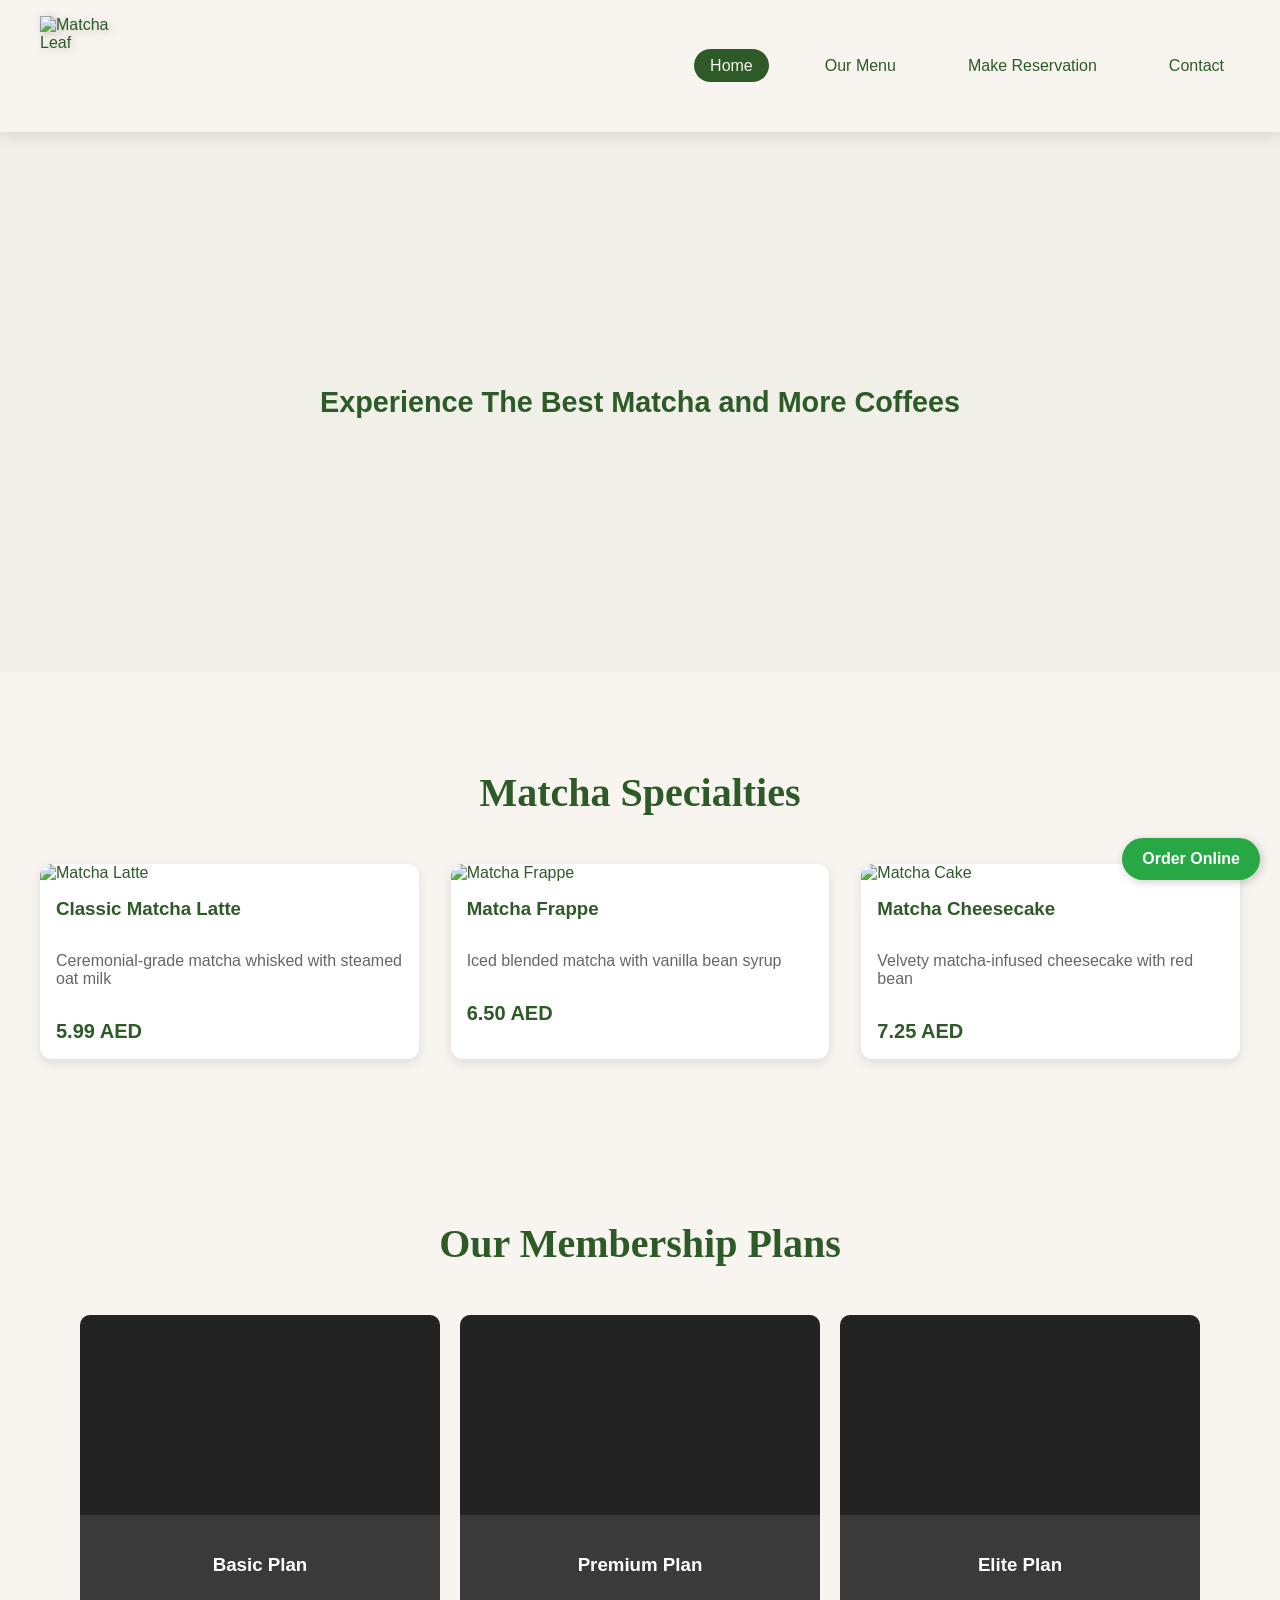
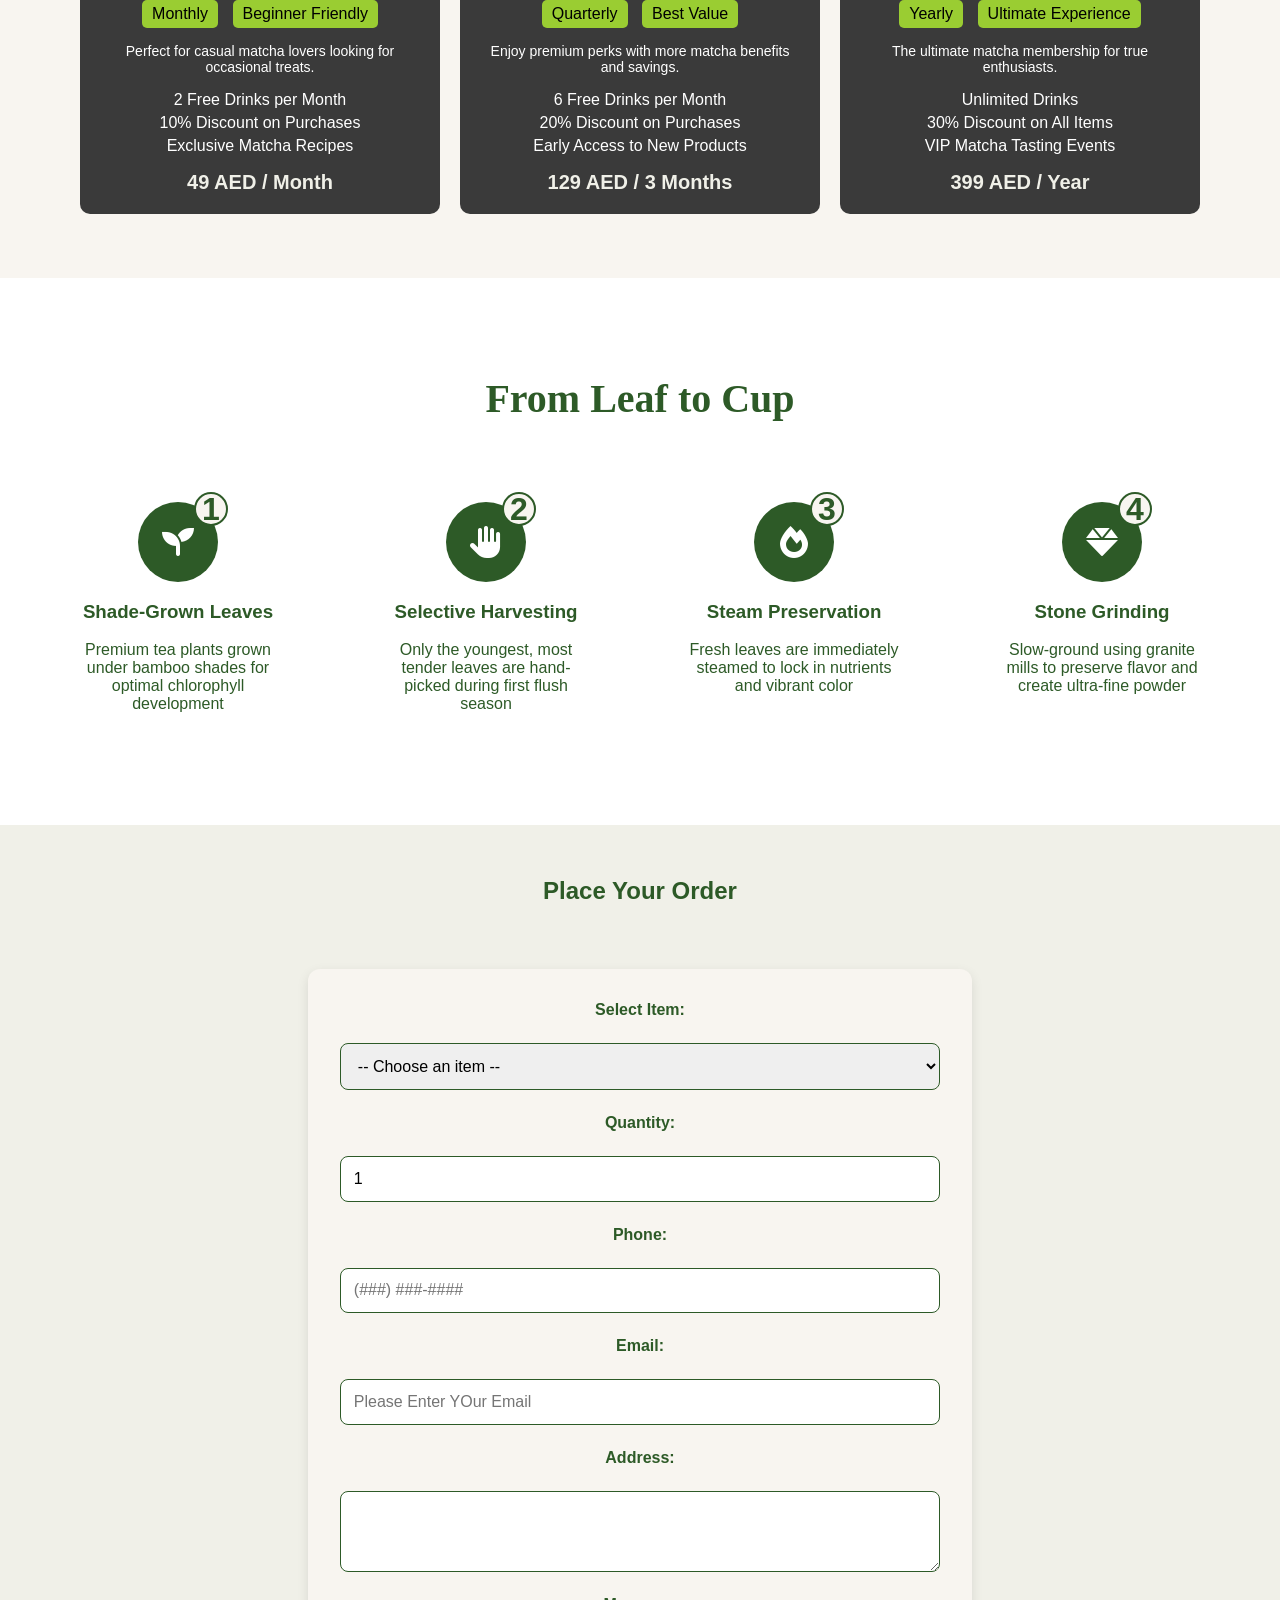
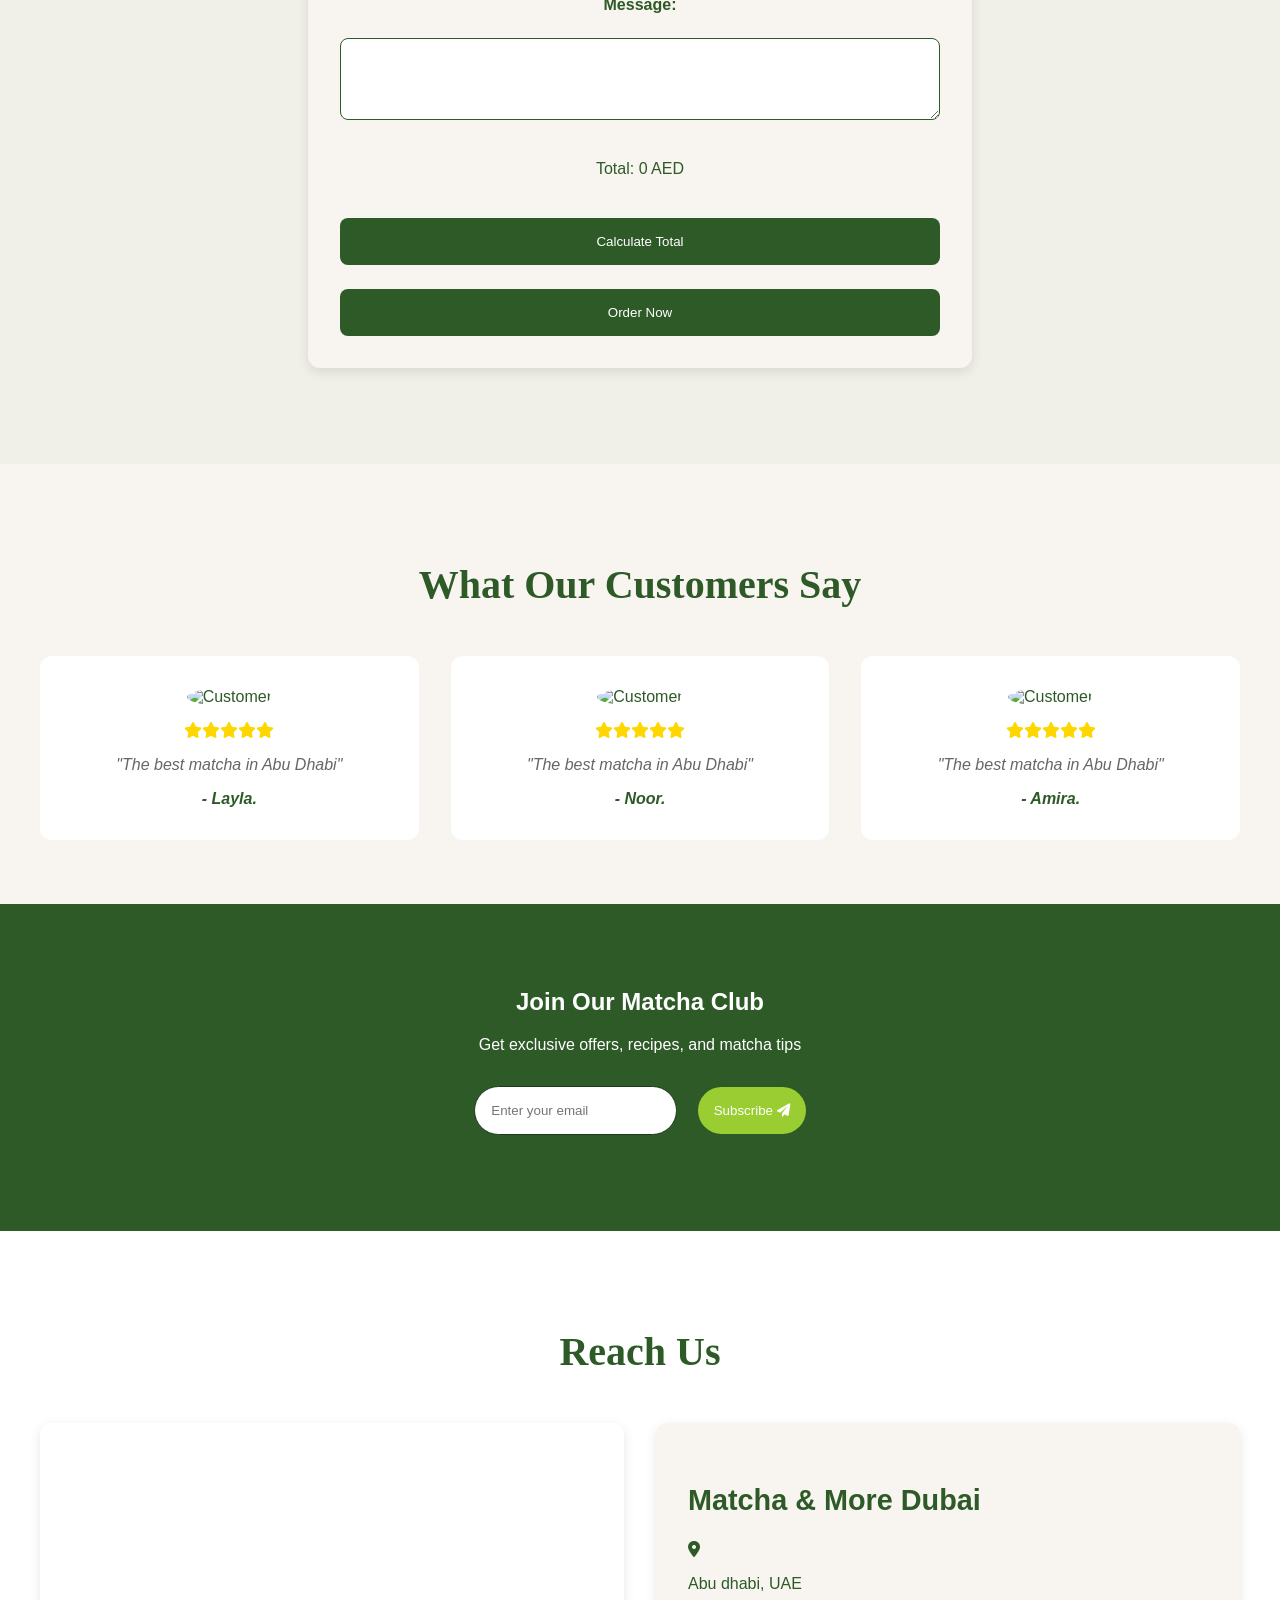
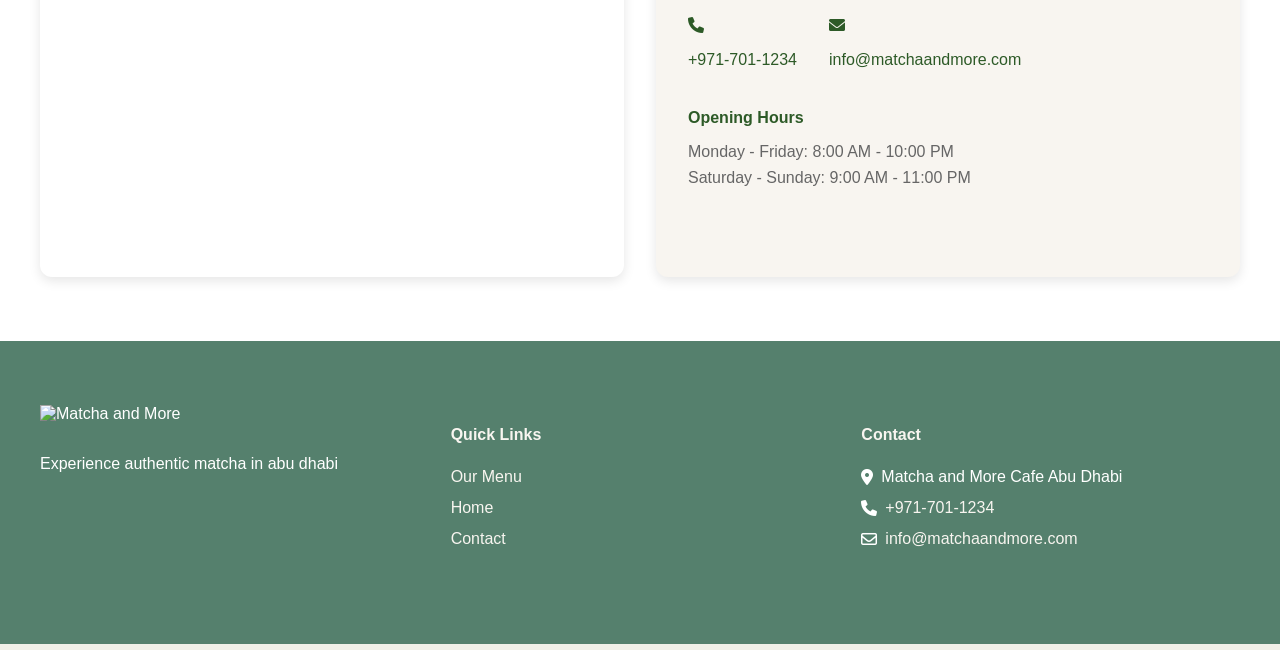
==== index.html @ 42e219bb "Add files via upload" ====
<!DOCTYPE html>
<html lang="en">

<head>
    <meta charset="UTF-8">
    <meta name="viewport" content="width=device-width, initial-scale=1.0">
    <title>Matcha & More</title>
    <link rel="stylesheet" href="styles.css">
    <!-- i added it becausee i am using some icons in it -->
    <link rel="stylesheet" href="https://cdnjs.cloudflare.com/ajax/libs/font-awesome/6.0.0/css/all.min.css">
</head>

<body>
    <header class="main-header">
        <div class="header-content">
            <div class="logo">
                <img src="media/logo-NB.png" alt="Matcha Leaf" class="leaf-icon">
            </div>

            <nav class="myNavbar">
                <ul>
                    <li><a href="index.html" class="nav-link active ">Home</a></li>
                    <li><a href="menu.html" class="nav-link ">Our Menu</a></li>
                    <li><a href="MakeReservation.html" class="nav-link">Make Reservation</a></li>
                    <li><a href="contactUs.html" class="nav-link">Contact</a></li>
                </ul>
            </nav>

         
        </div>

    </header>

    <main>
        <section class="hero">
            <video autoplay muted loop id="bg-video" style="opacity: 0.5;">
                <source src="media/background.mp4" type="video/mp4">
            </video>
            <div class="banner-text">
                <h2>Experience The Best Matcha and More Coffees</h2>
            </div>
        </section>

        <section class="section-dark">
            <div class="container">
                <h2 class="section-title">Matcha Specialties</h2>
                <div class="grid-3col">
                    <div class="menu-card">
                        <img src="media/Classic Matcha Latte.png" alt="Matcha Latte">
                        <h3>Classic Matcha Latte</h3>
                        <p>Ceremonial-grade matcha whisked with steamed oat milk</p>
                        <span class="price">5.99 AED</span>
                    </div>
                    <div class="menu-card">
                        <img src="media/Matcha Frappe.png" alt="Matcha Frappe">
                        <h3>Matcha Frappe</h3>
                        <p>Iced blended matcha with vanilla bean syrup</p>
                        <span class="price">6.50 AED</span>
                    </div>
                    <div class="menu-card">
                        <img src="media/Matcha Cheesecake.png" alt="Matcha Cake">
                        <h3>Matcha Cheesecake</h3>
                        <p>Velvety matcha-infused cheesecake with red bean</p>
                        <span class="price">7.25 AED</span>
                    </div>
                </div>
            </div>
        </section>

        <section class="section-dark">
            <div class="container">
                <h2 class="section-title">Our Membership Plans</h2>
                <div class="plan-container">
                    <div class="plan-card">
                        <div class="plan-image" style="background-image: url('media/basic-plan.png')">
                            <div class="plan-overlay"></div>
                        </div>
                        <div class="plan-info">
                            <h3>Basic Plan</h3>
                            <div class="plan-tags">
                                <span>Monthly</span>
                                <span>Beginner Friendly</span>
                            </div>
                            <p class="plan-description">Perfect for casual matcha lovers looking for occasional treats.</p>
                            <div class="plan-details">
                                <ul>
                                    <li>2 Free Drinks per Month</li>
                                    <li>10% Discount on Purchases</li>
                                    <li>Exclusive Matcha Recipes</li>
                                </ul>
                                <div class="white-price ">49 AED / Month</div>
                            </div>
                        </div>
                    </div>
        
                    <div class="plan-card">
                        <div class="plan-image" style="background-image: url('media/premium-plan.png')">
                            <div class="plan-overlay"></div>
                        </div>
                        <div class="plan-info">
                            <h3>Premium Plan</h3>
                            <div class="plan-tags">
                                <span>Quarterly</span>
                                <span>Best Value</span>
                            </div>
                            <p class="plan-description">Enjoy premium perks with more matcha benefits and savings.</p>
                            <div class="plan-details">
                                <ul>
                                    <li>6 Free Drinks per Month</li>
                                    <li>20% Discount on Purchases</li>
                                    <li>Early Access to New Products</li>
                                </ul>
                                <div class="white-price ">129 AED / 3 Months</div>
                            </div>
                        </div>
                    </div>
        
                    <div class="plan-card">
                        <div class="plan-image" style="background-image: url('media/elite-plan.png')">
                            <div class="plan-overlay"></div>
                        </div>
                        <div class="plan-info">
                            <h3>Elite Plan</h3>
                            <div class="plan-tags">
                                <span>Yearly</span>
                                <span>Ultimate Experience</span>
                            </div>
                            <p class="plan-description">The ultimate matcha membership for true enthusiasts.</p>
                            <div class="plan-details">
                                <ul>
                                    <li>Unlimited Drinks</li>
                                    <li>30% Discount on All Items</li>
                                    <li>VIP Matcha Tasting Events</li>
                                </ul>
                                <div class="white-price ">399 AED / Year</div>
                            </div>
                        </div>
                    </div>
                </div>
            </div>
        </section>
        


        <section class="section-light">
            <div class="container">
                <h2 class="section-title">From Leaf to Cup</h2>
                <div class="process-steps">
                    <div class="process-step">
                        <div class="step-icon">
                            <i class="fas fa-seedling"></i>
                            <div class="step-number">1</div>
                        </div>
                        <h3>Shade-Grown Leaves</h3>
                        <p>Premium tea plants grown under bamboo shades for optimal chlorophyll development</p>
                    </div>

                    <div class="process-step">
                        <div class="step-icon">
                            <i class="fas fa-hand-paper"></i>
                            <div class="step-number">2</div>
                        </div>
                        <h3>Selective Harvesting</h3>
                        <p>Only the youngest, most tender leaves are hand-picked during first flush season</p>
                    </div>

                    <div class="process-step">
                        <div class="step-icon">
                            <i class="fas fa-fire"></i>
                            <div class="step-number">3</div>
                        </div>
                        <h3>Steam Preservation</h3>
                        <p>Fresh leaves are immediately steamed to lock in nutrients and vibrant color</p>
                    </div>

                    <div class="process-step">
                        <div class="step-icon">
                            <i class="fas fa-gem"></i>
                            <div class="step-number">4</div>
                        </div>
                        <h3>Stone Grinding</h3>
                        <p>Slow-ground using granite mills to preserve flavor and create ultra-fine powder</p>
                    </div>
                </div>
            </div>
        </section>

        <section id="order-section">
            <h2>Place Your Order</h2>
            <div class="contact-form">
            <form id="myForm">
                <label for="menuItem">Select Item:</label>
                <select id="menuItem" required>
                    <option value="">-- Choose an item --</option>
                    <option value="Classic Matcha">Classic Matcha - 18 AED</option>
                    <option value="Matcha Latte">Matcha Latte - 22 AED</option>
                    <option value="Iced Matcha Lemonade">Iced Matcha Lemonade - 20 AED</option>
                    <option value="Matcha Frappe">Matcha Frappe - 25 AED</option>
                    <option value="Matcha Affogato">Matcha Affogato - 28 AED</option>
                    <option value="Matcha Cheesecake">Matcha Cheesecake - 32 AED</option>
                    <option value="Matcha Tiramisu">Matcha Tiramisu - 30 AED</option>
                    <option value="Matcha Smoothie Bowl">Matcha Smoothie Bowl - 35 AED</option>
                    <option value="Cold Brew Matcha">Cold Brew Matcha - 24 AED</option>
                    <option value="Matcha Croissant">Matcha Croissant - 20 AED</option>
                    <option value="Matcha Pancakes">Matcha Pancakes - 38 AED</option>
                    <option value="Matcha Bubble Tea">Matcha Bubble Tea - 26 AED</option>
                    <option value="Matcha Ice Cream">Matcha Ice Cream - 18 AED</option>
                    <option value="Matcha Energy Balls">Matcha Energy Balls - 15 AED</option>
                    <option value="Matcha Chocolate">Matcha Chocolate - 25 AED</option>
                </select>
                
                <label for="quantity">Quantity:</label>
                <input type="number" id="quantity" min="1"  value="1" required>

                <label for="phone">Phone:</label>
                <input id="phone" type = "tel" placeholder = "(###) ###-####"  pattern = "\(\d{3}\) +\d{3}-\d{4}" required />        
               
                
                <label for="email">Email:</label>
                <input type="email" id="email"placeholder="Please Enter YOur Email" required>



                <label for="address">Address:</label>
                <textarea  id="address" rows="3"></textarea>

                <label for="message">Message:</label>
                <textarea  id="message" rows="3"></textarea>

                <p id="totalPrice">Total: 0 AED</p>
        
                <button type="button" onclick="calculateTotal()">Calculate Total</button>
                <button type="submit">Order Now</button>
            </form>
        </div>
        </section>


        <section class="section-dark">
            <div class="container">
                <h2 class="section-title">What Our Customers Say</h2>
                <div class="testimonial-grid">
                    <div class="myCard">
                        <img src="media/avatar.jpg" alt="Customer">
                        <div class="rating">
                            <i class="fas fa-star"></i><i class="fas fa-star"></i><i class="fas fa-star"></i><i
                                class="fas fa-star"></i><i class="fas fa-star"></i>
                        </div>
                        <blockquote>"The best matcha in Abu Dhabi"</blockquote>
                        <cite>- Layla.</cite>
                    </div>
                    <div class="myCard">
                        <img src="media/avatar.jpg" alt="Customer">
                        <div class="rating">
                            <i class="fas fa-star"></i><i class="fas fa-star"></i><i class="fas fa-star"></i><i
                                class="fas fa-star"></i><i class="fas fa-star"></i>
                        </div>
                        <blockquote>"The best matcha in Abu Dhabi"</blockquote>
                        <cite>- Noor.</cite>
                    </div>
                    <div class="myCard">
                        <img src="media/avatar.jpg" alt="Customer">
                        <div class="rating">
                            <i class="fas fa-star"></i><i class="fas fa-star"></i><i class="fas fa-star"></i><i
                                class="fas fa-star"></i><i class="fas fa-star"></i>
                        </div>
                        <blockquote>"The best matcha in Abu Dhabi"</blockquote>
                        <cite>- Amira.</cite>
                    </div>
                </div>
            </div>
        </section>


      
        

        <section class="subscribeSection">
            <div class="container">
                <div class="subscribe-content">
                    <h2>Join Our Matcha Club</h2>
                    <p>Get exclusive offers, recipes, and matcha tips</p>
                    <form class="subscribeForm">
                        <input type="email" placeholder="Enter your email" required>
                        <button type="submit" style="background-color: yellowgreen;">Subscribe <i
                                class="fas fa-paper-plane"></i></button>
                    </form>
                </div>
            </div>
        </section>

        <section class="section-light">
            <div class="container">
                <h2 class="section-title">Reach Us</h2>
                <div class="location-content">
                    <div class="map-container">
                        <iframe
                            src="https://www.google.com/maps/embed?pb=!1m18!1m12!1m3!1d354298.74310224334!2d54.228940727446414!3d24.387099414907993!2m3!1f0!2f0!3f0!3m2!1i1024!2i768!4f13.1!3m3!1m2!1s0x3e5e440f723ef2b9%3A0xc7cc2e9341971108!2sAbu%20Dhabi%20-%20United%20Arab%20Emirates!5e1!3m2!1sen!2s!4v1739009907951!5m2!1sen!2s"
                            width="100%" height="450" style="border:0;" allowfullscreen="" loading="lazy"
                            referrerpolicy="no-referrer-when-downgrade">
                        </iframe>
                    </div>
                    

                    <div class="location-details">
                        <h3>Matcha & More Dubai</h3>
                        <div class="address">
                            <i class="fas fa-map-marker-alt"></i>
                            <p>Abu dhabi, UAE</p>
                        </div>
                        <div class="contact-info">
                            <div class="phone">
                                <i class="fas fa-phone"></i>
                                <p><a href="tel:+971-701-1234">+971-701-1234</a></p>
                            </div>
                            <div class="email">
                                <i class="fas fa-envelope"></i>
                                <p><a href="mailto:info@matchaandmore.com">info@matchaandmore.com</a></p>
                            </div>
                        </div>
                        <div class="opening-hours">
                            <h4>Opening Hours</h4>
                            <ul>
                                <li>Monday - Friday: 8:00 AM - 10:00 PM</li>
                                <li>Saturday - Sunday: 9:00 AM - 11:00 PM</li>
                            </ul>
                        </div>

                    </div>
                </div>
            </div>
        </section>
        <a class="order-button" href="#order-section">Order Online</a>

    </main>

    <footer class="main-footer">
        <div class="footer-grid">
            <div class="footer-col logo-col">
                <img src="media/logo-NB.png" alt="Matcha and More" class="footer-logo">
                <p>Experience authentic matcha in abu dhabi</p>
            </div>

            <div class="footer-col">
                <h4>Quick Links</h4>
                <ul>
                    <li><a href="menu.html">Our Menu</a></li>
                    <li><a href="index.html">Home</a></li>
                    <li><a href="MakeReservation.html">Contact</a></li>
                </ul>
            </div>

            <div class="footer-col">
                <h4>Contact</h4>
                <ul>
                    <li><i class="fas fa-map-marker-alt"></i>  Matcha and More Cafe Abu Dhabi</li>
                    <li><i class="fas fa-phone"></i> <a href="tel:+971-701-1234">+971-701-1234</a></li>
                    <li><i class="far fa-envelope"></i> <a href="mailto:info@matchaandmore.com">info@matchaandmore.com</a></li>
                </ul>
            </div>


        </div>

    </footer>

    <script>

const bgVideo = document.getElementById('bg-video');
        if (bgVideo) {
            bgVideo.playbackRate = 0.75; 
        }


document.querySelector(".subscribeForm").addEventListener("submit", function(event) {
    event.preventDefault(); 

        alert("You have successfully subscribed to our Matcha Club...!");
   
});

    </script>
    <script src="script.js"></script>
</body>

</html>
---- styles.css ----
body {
    font-family: 'Arial', sans-serif;
    margin: 0;
    background-color: #f0f0e8;
    color: #2d5a27;
}
a{
    text-decoration: none;
    color: #2d5a27;
}

.main-header {
    background: #f8f5f0;
    padding: 1rem 0;
    box-shadow: 0 4px 15px rgba(0, 0, 0, 0.1);
    position: sticky;
    top: 0;
    z-index: 1000;
}

.header-content {
    max-width: 1200px;
    margin: 0 auto;
    display: flex;
    justify-content: space-between;
    align-items: center;
    padding: 0 2rem;
}

.logo {
    display: flex;
    align-items: center;
    gap: 1rem;
}

.leaf-icon {
    width: 100px;
    height: 100px;
    filter: drop-shadow(2px 2px 4px rgba(0, 0, 0, 0.2));
}

.myNavbar ul {
    display: flex;
    gap: 2.5rem;
    list-style: none;
}

.nav-link {
    color: #2d5a27;
    text-decoration: none;
    font-weight: 500;
    padding: 0.5rem 1rem;
    border-radius: 25px;
    transition: all 0.3s ease;
}

.nav-link:hover {
    background: rgba(45, 90, 39, 0.1);
}

.nav-link.active {
    background: #2d5a27;
    color: #f8f5f0;
}





.hero {
    position: relative;
    height: 60vh;
    overflow: hidden;
    display: flex;
    align-items: center;
    justify-content: center;
}

#bg-video {
    position: absolute;
    width: 100%;
    height: 100%;
    object-fit: cover;
    z-index: -1;
    opacity: 0.5;

}

.banner-text {
    position: relative;
    text-align: center;
    z-index: 1;
    color: #2d5a27;
    font-size: larger;
}



.section-dark {
    background: #f8f5f0;
    padding: 4rem 0;
}

.section-light {
    background: #fff;
    padding: 4rem 0;
}

.container {
    max-width: 1200px;
    margin: 0 auto;
    padding: 0 2rem;
}

.section-title {
    text-align: center;
    font-family: 'Playfair Display', serif;
    font-size: 2.5rem;
    margin-bottom: 3rem;
    color: #2d5a27;
}

.grid-3col {
    display: grid;
    grid-template-columns: repeat(auto-fit, minmax(300px, 1fr));
    gap: 2rem;
}

.menu-card {
    background: white;
    border-radius: 12px;
    overflow: hidden;
    box-shadow: 0 4px 12px rgba(0,0,0,0.1);
    transition: transform 0.3s ease;
}

.menu-card:hover {
    transform: translateY(-5px);
}

.menu-card img {
    width: 100%;
    height: 250px;
}

.menu-card h3 {
    padding: 1rem;
    margin: 0;
    color: #2d5a27;
}

.menu-card p {
    padding: 0 1rem;
    color: #666;
}

.price {
    display: block;
    padding: 1rem;
    color: #2d5a27;
    font-weight: bold;
    font-size: 1.2rem;
}

.process-steps {
    display: grid;
    grid-template-columns: repeat(4, 1fr);
    gap: 2rem;
}

.process-step {
    text-align: center;
    padding: 2rem;
}

.step-icon {
    position: relative;
    width: 80px;
    height: 80px;
    margin: 0 auto 1rem;
    background: #2d5a27;
    border-radius: 50%;
    display: flex;
    align-items: center;
    justify-content: center;
    color: white;
    font-size: 2rem;
}

.step-number {
    position: absolute;
    top: -10px;
    right: -10px;
    background: #f8f5f0;
    color: #2d5a27;
    width: 30px;
    height: 30px;
    border-radius: 50%;
    display: flex;
    align-items: center;
    justify-content: center;
    font-weight: bold;
    border: 2px solid #2d5a27;
}

.testimonial-grid {
    display: grid;
    grid-template-columns: repeat(3, 1fr);
    gap: 2rem;
}

.myCard {
    background: white;
    padding: 2rem;
    border-radius: 12px;
    text-align: center;
}

.myCard img {
    width: 80px;
    height: 80px;
    border-radius: 50%;
    margin-bottom: 1rem;
}

.rating {
    color: #ffd700;
    margin-bottom: 1rem;
}

blockquote {
    font-style: italic;
    color: #666;
    margin: 1rem 0;
}

cite {
    font-weight: bold;
    color: #2d5a27;
}

.subscribeSection {
    background: #2d5a27;
    color: white;
    padding: 4rem 0;
    text-align: center;
}

.subscribeForm {
    max-width: 600px;
    margin: 2rem auto;
    gap: 1rem;
}

.subscribeForm input {
    flex: 1;
    padding: 1rem;
    margin-right: 1rem;
    border: 1px solid #1a3a1a;
    border-radius: 30px;
    max-width: 500px;
}

.subscribeForm button {
    background: #2d5a27;
    color: #ffff;
    padding: 1rem;
    border: none;
    border-radius: 30px;
    cursor: pointer;
    transition: all 0.3s ease;
    max-width: 540px;
}

.subscribeForm button:hover {
    background: #85ab87;
}

.main-footer {
    background: #55806d;
    color: white;
    padding: 4rem 0 2rem;
}

.footer-grid {
    max-width: 1200px;
    margin: 0 auto;
    display: grid;
    grid-template-columns: repeat(auto-fit, minmax(250px, 1fr));
    gap: 2rem;
    padding-bottom: 3rem;
}

.footer-logo {
    width: 150px;
    margin-bottom: 1rem;
}

.footer-col h4 {
    color: #f8f5f0;
    margin-bottom: 1.5rem;
}

.footer-col ul {
    list-style: none;
    padding: 0;
}

.footer-col li {
    margin-bottom: 0.8rem;
    display: flex;
    align-items: center;
    gap: 0.5rem;
}

.footer-col a {
    color: #f8f5f0;
    text-decoration: none;
    transition: opacity 0.3s ease;
}

.footer-col a:hover {
    opacity: 0.8;
}



.our-banner img {
    width: 100%;
    height: auto;
    display: block;
}








.location-content {
    display: grid;
    grid-template-columns: 1fr 1fr;
    gap: 2rem;
    margin-top: 2rem;
}

.map-container {
    border-radius: 12px;
    overflow: hidden;
    box-shadow: 0 4px 12px rgba(0, 0, 0, 0.1);
}

.location-details {
    background: #f8f5f0;
    padding: 2rem;
    border-radius: 12px;
    box-shadow: 0 4px 12px rgba(0, 0, 0, 0.1);
}

.location-details h3 {
    color: #2d5a27;
    font-size: 1.8rem;
    margin-bottom: 1.5rem;
}

.address,
.contact-info,
.opening-hours {
    margin-bottom: 1.5rem;
}

.address i,
.contact-info i {
    color: #2d5a27;
    margin-right: 0.5rem;
}

.contact-info {
    display: flex;
    gap: 2rem;
}

.opening-hours h4 {
    color: #2d5a27;
    margin-bottom: 0.5rem;
}

.opening-hours ul {
    list-style: none;
    padding: 0;
}

.opening-hours li {
    margin: 0.5rem 0;
    color: #666;
}


.contact-form {
    max-width: 600px;
    margin: 4rem auto;
    padding: 2rem;
    background: #f8f5f0;
    border-radius: 12px;
    box-shadow: 0 4px 12px rgba(0,0,0,0.1);
}

.contact-form h2 {
    text-align: center;
    color: #2d5a27;
    margin-bottom: 2rem;
}

#myForm {
    display: flex;
    flex-direction: column;
    gap: 1.5rem;
}

#myForm label {
    font-weight: bold;
    color: #2d5a27;
}

#myForm input {
    padding: 0.8rem;
    border: 1px solid #2d5a27;
    border-radius: 8px;
    font-size: 1rem;}

#myForm textarea {
        padding: 0.8rem;
        border: 1px solid #2d5a27;
        border-radius: 8px;
        font-size: 1rem;
}
#myForm select {
    padding: 0.8rem;
    border: 1px solid #2d5a27;
    border-radius: 8px;
    font-size: 1rem;
}



#myForm button {
    background: #2d5a27;
    color: white;
    padding: 1rem;
    border: none;
    border-radius: 8px;
    cursor: pointer;
    transition: background 0.3s ease;
}

#myForm button:hover {
    background: #1a3a1a;
}

.menu {
    padding: 4rem 2rem;
}

.menu h2 {
    text-align: center;
    color: #2d5a27;
    margin-bottom: 3rem;
}

.menu table {
    width: 100%;
    border-collapse: collapse;
    margin-bottom: 3rem;
    background: white;
    box-shadow: 0 4px 12px rgba(0,0,0,0.1);
}

.menu th,
.menu td {
    padding: 1.2rem;
    text-align: left;
    border-bottom: 1px solid #2d5a27;
}

.menu th {
    background: #2d5a27;
    color: white;
}

.menu tr:hover {
    background-color: rgba(45, 90, 39, 0.05);
}

.gallery {
    display: grid;
    grid-template-columns: repeat(auto-fit, minmax(250px, 1fr));
    gap: 2rem;
    margin-top: 3rem;
}

.gallery img {
    width: 100%;
    height: 300px;
    object-fit: cover;
    border-radius: 12px;
    box-shadow: 0 4px 12px rgba(0,0,0,0.1);
}




.plan-container {
    display: flex;
    gap: 20px;
    justify-content: center;
    flex-wrap: wrap;
}

.plan-card {
    background-color: #3a3a3a;
    border-radius: 10px;
    overflow: hidden;
    width: 30%;
    text-align: center;
    color: white;
    transition: transform 0.3s;
}

.plan-card:hover {
    transform: scale(1.05);
}

.plan-image {
    height: 200px;
    background-size: cover;
    background-position: center;
    position: relative;
}

.plan-overlay {
    position: absolute;
    width: 100%;
    height: 100%;
    background: rgba(0, 0, 0, 0.4);
}

.plan-info {
    padding: 20px;
}

.plan-tags span {
    background: yellowgreen;
    color: black;
    padding: 5px 10px;
    margin: 5px;
    display: inline-block;
    border-radius: 5px;
}

.plan-description {
    margin: 10px 0;
    font-size: 14px;
}

.plan-details ul {
    list-style: none;
    padding: 0;
}

.plan-details ul li {
    margin: 5px 0;
}

.price {
    font-size: 20px;
    font-weight: bold;
    margin-top: 10px;
}

.white-price {
    font-size: 20px;
    font-weight: bold;
    margin-top: 10px;
    color: #f0f0e8;
}

#order-section {
    text-align: center;
    padding: 2rem;
}


.order-button {
    position: fixed;
    bottom: 20px;
    right: 20px;
    background-color: #28a745; 
    color: white;
    padding: 12px 20px;
    border-radius: 30px;
    text-decoration: none;
    font-weight: bold;
    box-shadow: 2px 2px 10px rgba(0, 0, 0, 0.2);
    transition: background 0.3s ease, transform 0.2s ease;
}

.order-button:hover {
    background-color: #218838; 
    transform: scale(1.05);
}
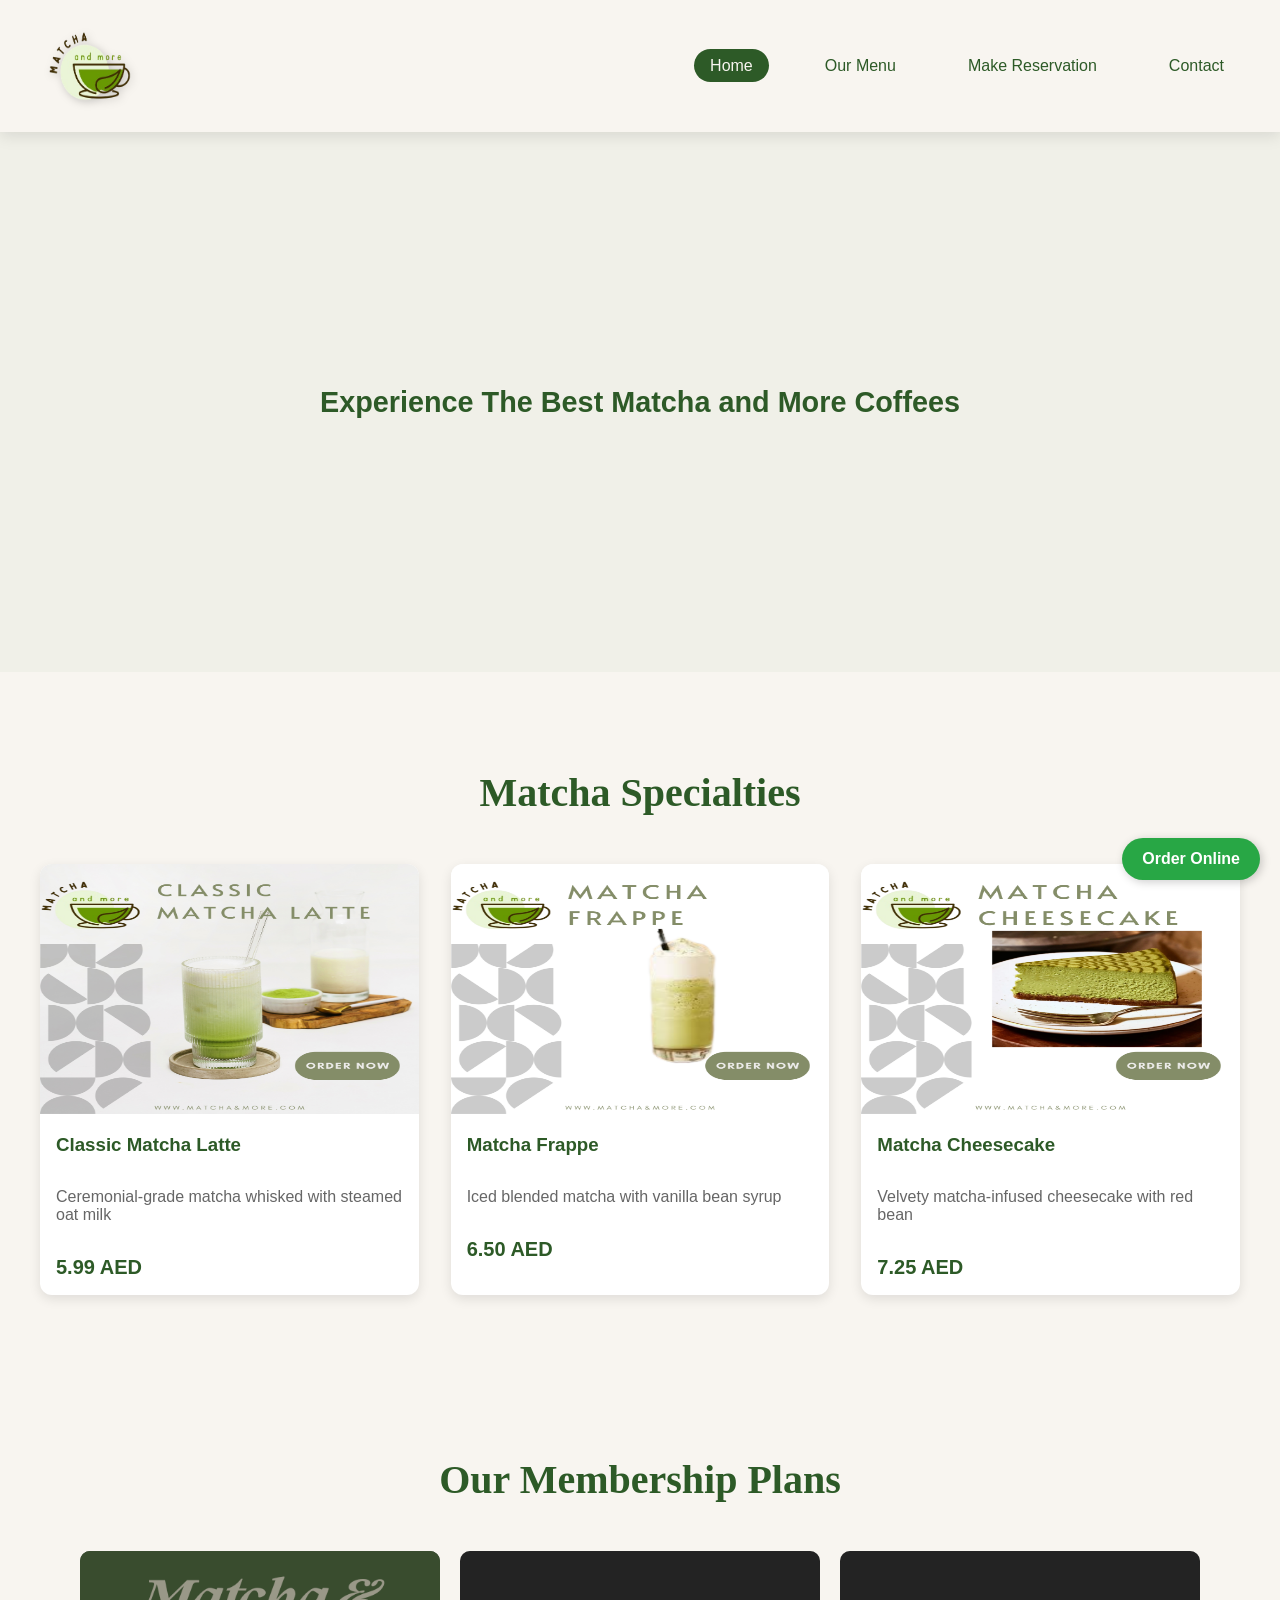
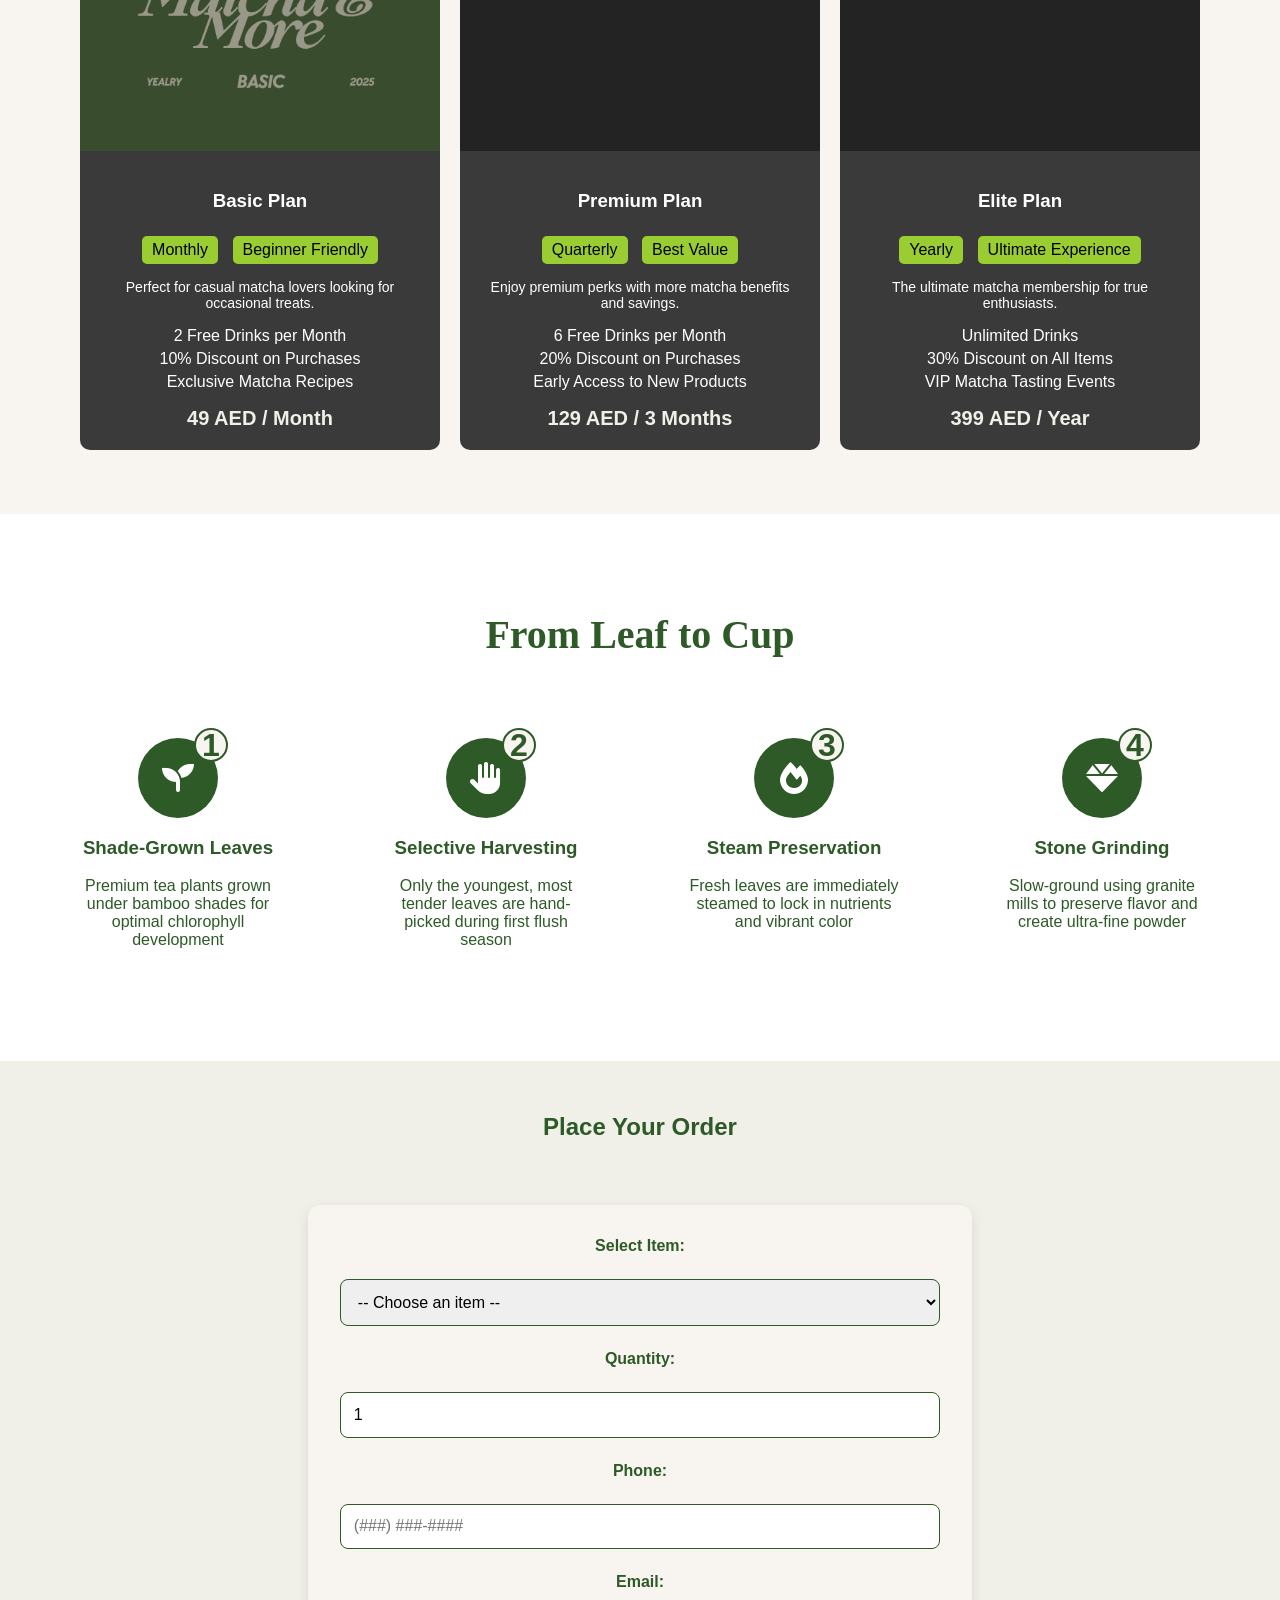
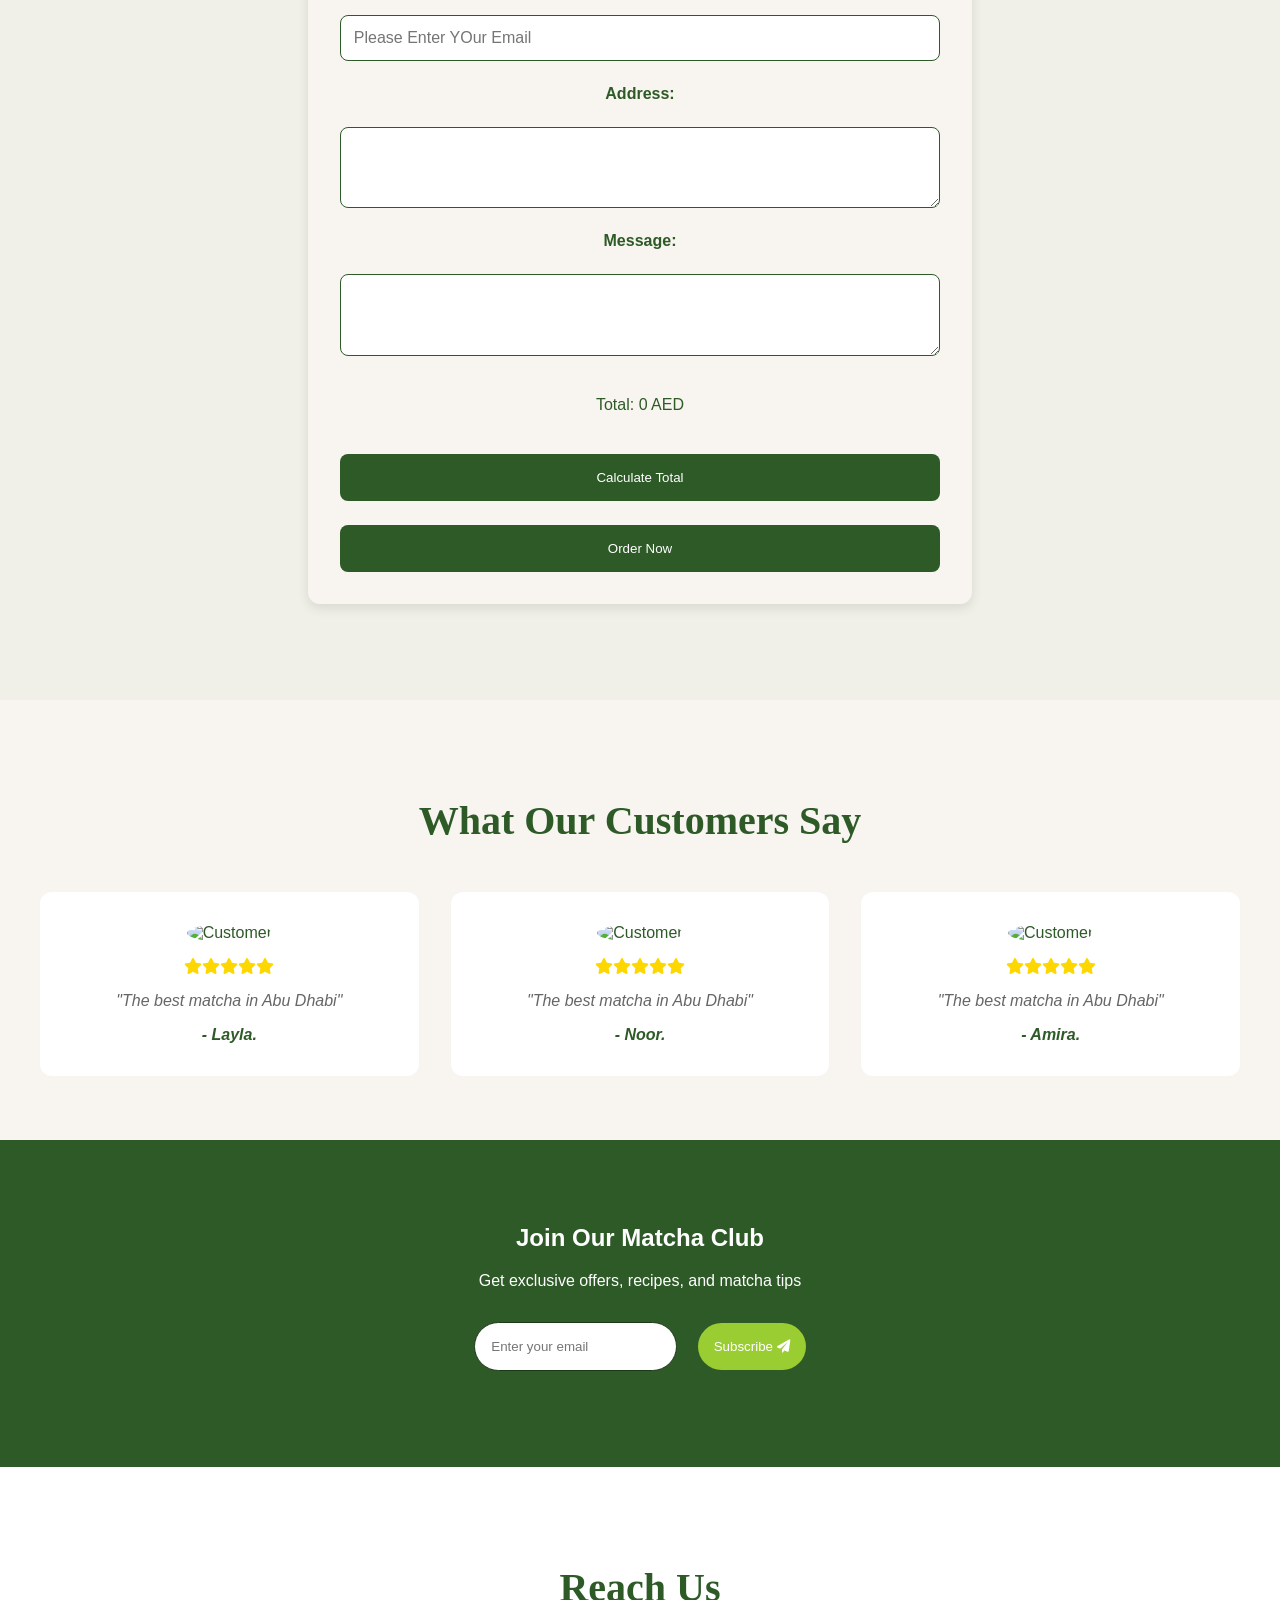
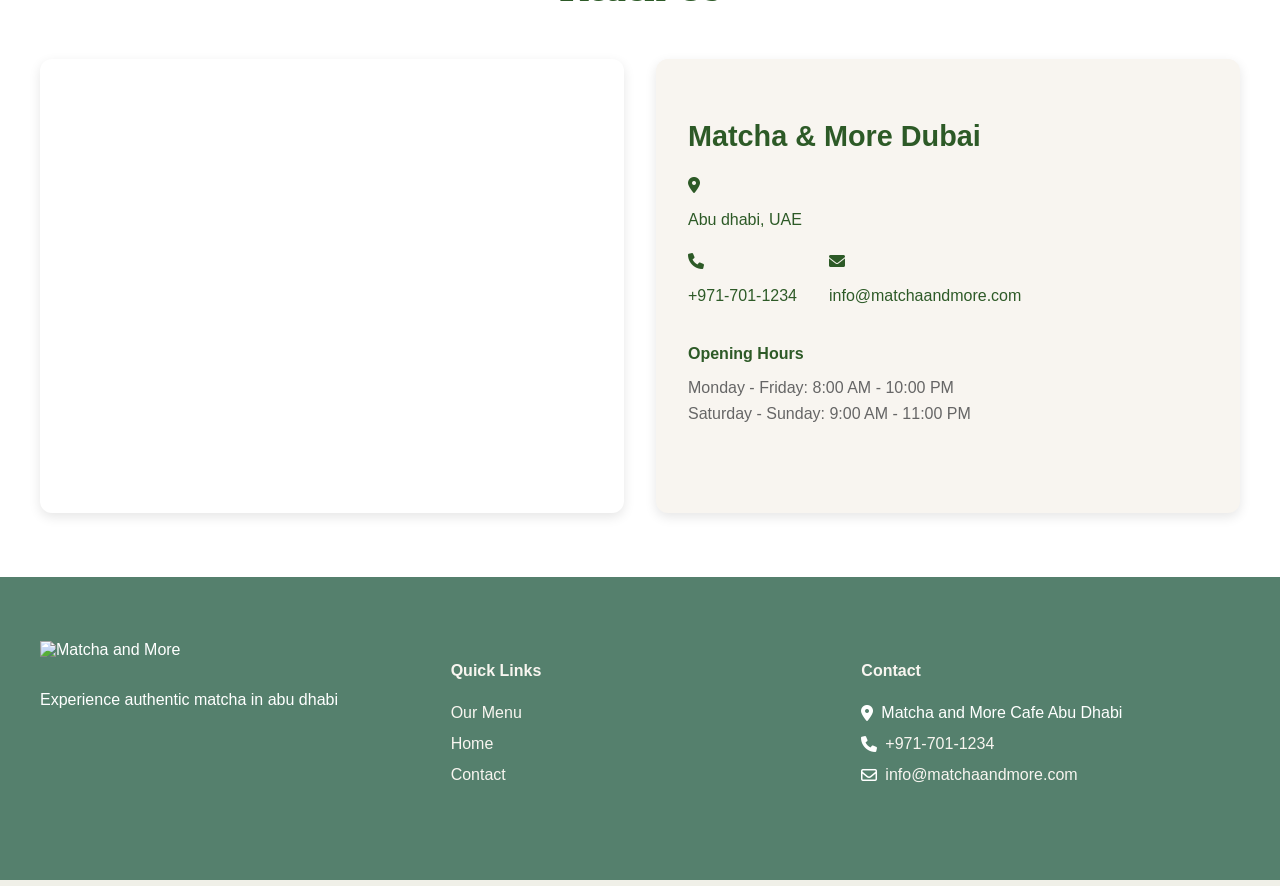
==== commit 67214e44: "Update print statement from 'Hello' to 'Goodbye'" ====
--- a/index.html
+++ b/index.html
@@ -14,7 +14,7 @@
     <header class="main-header">
         <div class="header-content">
             <div class="logo">
-                <img src="media/logo-NB.png" alt="Matcha Leaf" class="leaf-icon">
+                <img src="logo-NB.png" alt="Matcha Leaf" class="leaf-icon">
             </div>
 
             <nav class="myNavbar">
@@ -34,7 +34,7 @@
     <main>
         <section class="hero">
             <video autoplay muted loop id="bg-video" style="opacity: 0.5;">
-                <source src="media/background.mp4" type="video/mp4">
+                <source src="background.mp4" type="video/mp4">
             </video>
             <div class="banner-text">
                 <h2>Experience The Best Matcha and More Coffees</h2>
@@ -46,19 +46,19 @@
                 <h2 class="section-title">Matcha Specialties</h2>
                 <div class="grid-3col">
                     <div class="menu-card">
-                        <img src="media/Classic Matcha Latte.png" alt="Matcha Latte">
+                        <img src="Classic Matcha Latte.png" alt="Matcha Latte">
                         <h3>Classic Matcha Latte</h3>
                         <p>Ceremonial-grade matcha whisked with steamed oat milk</p>
                         <span class="price">5.99 AED</span>
                     </div>
                     <div class="menu-card">
-                        <img src="media/Matcha Frappe.png" alt="Matcha Frappe">
+                        <img src="Matcha Frappe.png" alt="Matcha Frappe">
                         <h3>Matcha Frappe</h3>
                         <p>Iced blended matcha with vanilla bean syrup</p>
                         <span class="price">6.50 AED</span>
                     </div>
                     <div class="menu-card">
-                        <img src="media/Matcha Cheesecake.png" alt="Matcha Cake">
+                        <img src="Matcha Cheesecake.png" alt="Matcha Cake">
                         <h3>Matcha Cheesecake</h3>
                         <p>Velvety matcha-infused cheesecake with red bean</p>
                         <span class="price">7.25 AED</span>
@@ -72,7 +72,7 @@
                 <h2 class="section-title">Our Membership Plans</h2>
                 <div class="plan-container">
                     <div class="plan-card">
-                        <div class="plan-image" style="background-image: url('media/basic-plan.png')">
+                        <div class="plan-image" style="background-image: url('basic-plan.png')">
                             <div class="plan-overlay"></div>
                         </div>
                         <div class="plan-info">
@@ -383,4 +383,4 @@
     <script src="script.js"></script>
 </body>
 
-</html>+</html>
